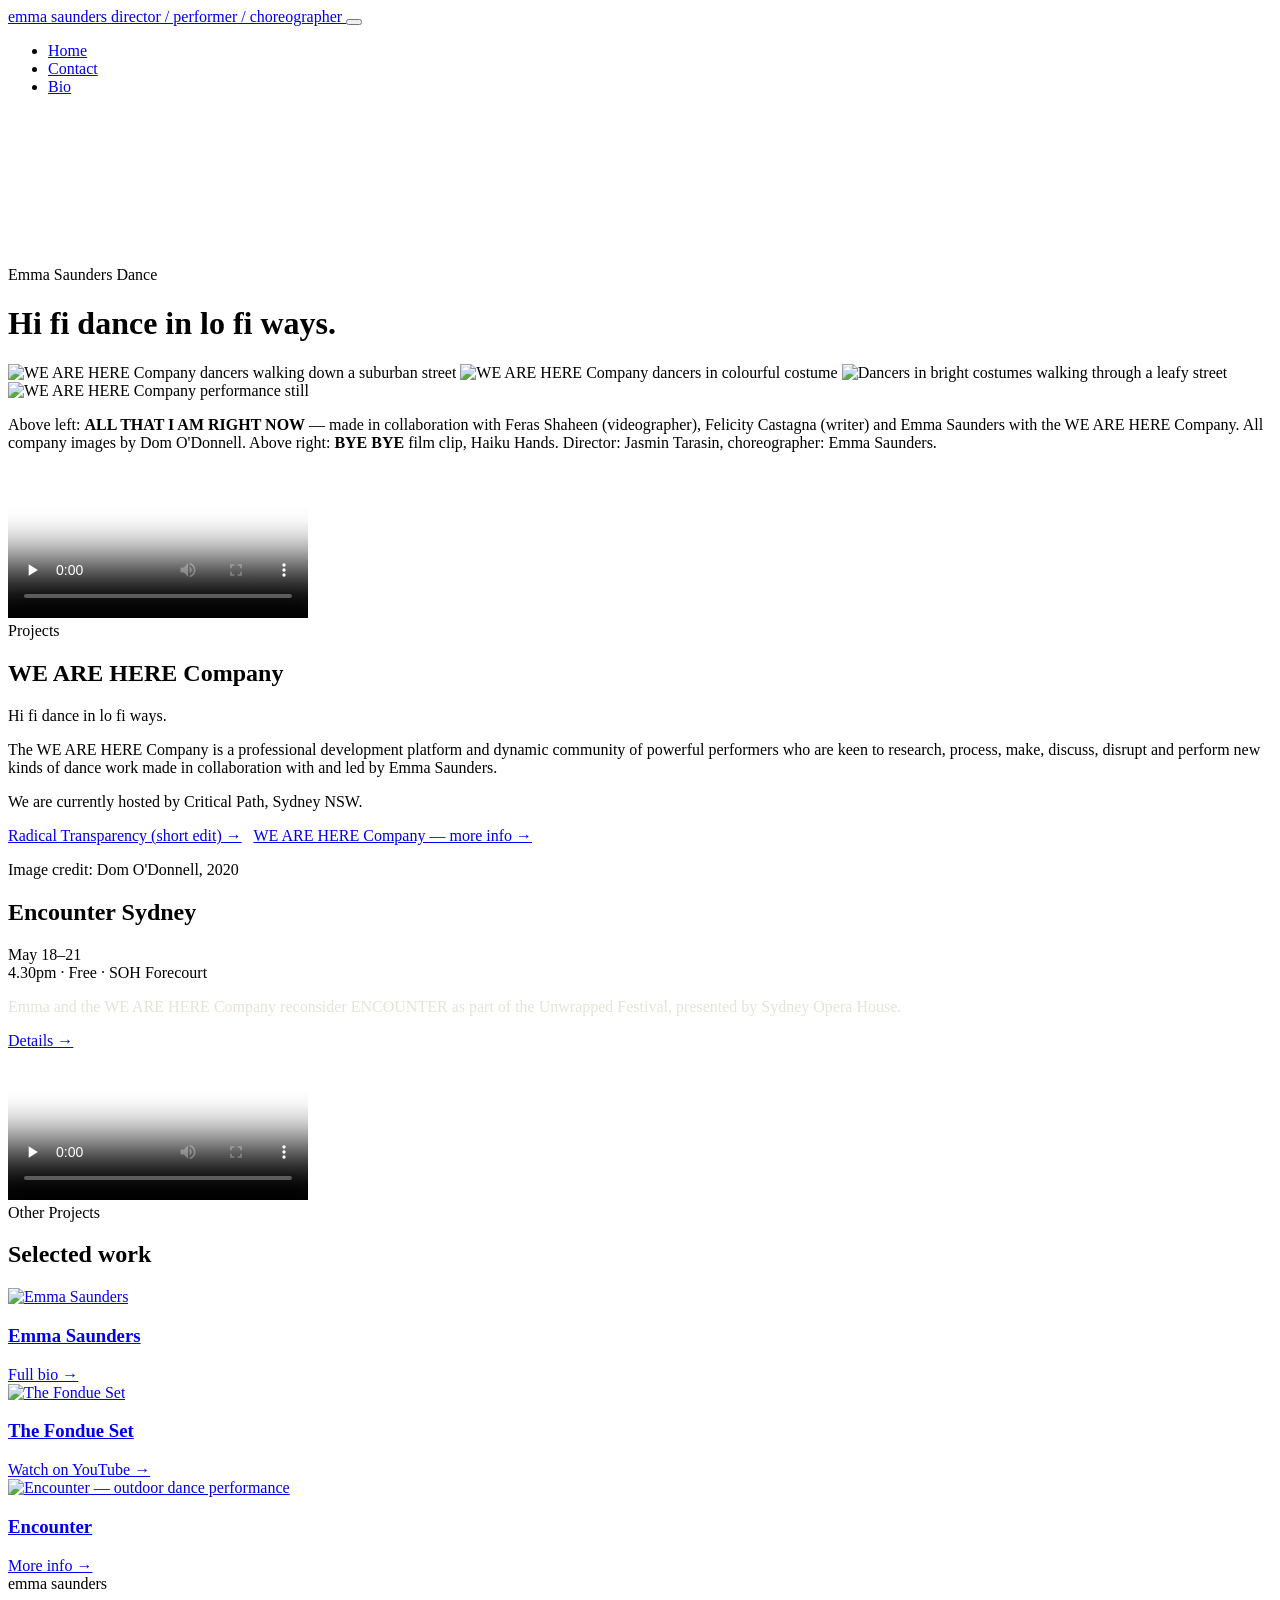
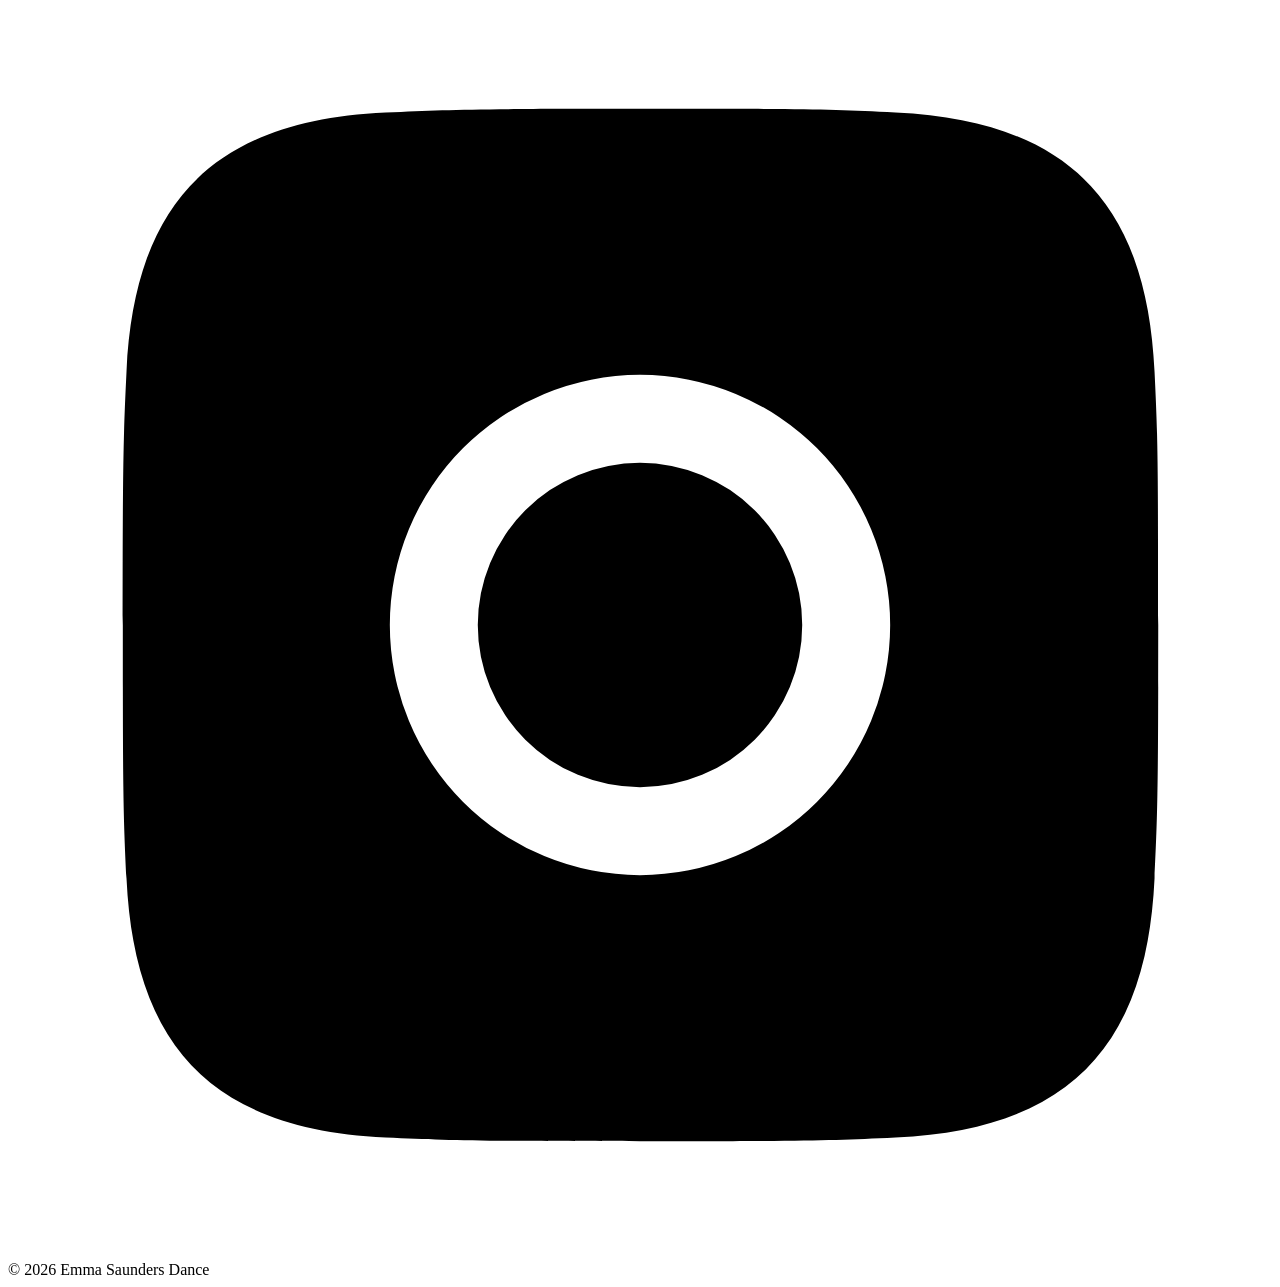
==== index.html @ 8b72d186 "Add files via upload" ====
<!DOCTYPE html>
<html lang="en">
<head>
<meta charset="UTF-8">
<meta name="viewport" content="width=device-width, initial-scale=1.0">
<title>Emma Saunders Dance</title>
<meta name="description" content="Emma Saunders — director, performer and choreographer. Home of the WE ARE HERE Company and Emma's dance projects.">
<meta property="og:type" content="website">
<meta property="og:title" content="Emma Saunders Dance">
<meta property="og:url" content="https://emma-saunders-dance.multiscreensite.com/">
<link rel="preconnect" href="https://fonts.googleapis.com">
<link rel="preconnect" href="https://fonts.gstatic.com" crossorigin>
<link href="https://fonts.googleapis.com/css2?family=Fraunces:opsz,wght@9..144,400;9..144,500;9..144,600&family=Work+Sans:wght@400;500;600&display=swap" rel="stylesheet">
<link rel="stylesheet" href="css/style.css">
</head>
<body>

<header class="site-header">
  <div class="wrap">
    <a class="brand" href="index.html">
      <span class="wordmark">emma saunders</span>
      <span class="role">director / performer / choreographer</span>
    </a>
    <button class="nav-toggle" aria-label="Toggle menu" aria-expanded="false">
      <span></span><span></span><span></span>
    </button>
    <nav class="main-nav">
      <ul>
        <li><a href="index.html" aria-current="page">Home</a></li>
        <li><a href="contact.html">Contact</a></li>
        <li><a href="bio.html">Bio</a></li>
      </ul>
    </nav>
  </div>
</header>

<div class="hero-video">
  <video autoplay muted loop playsinline poster="images/hero-poster.jpg">
    <source src="video/hero.mp4" type="video/mp4">
  </video>
  <div class="hero-caption">
    <div class="wrap-inner">
      <span class="eyebrow">Emma Saunders Dance</span>
      <h1>Hi&nbsp;fi dance in lo&nbsp;fi ways.</h1>
    </div>
  </div>
</div>

<section>
  <div class="wrap">
    <div class="gallery-grid">
      <img src="images/gallery-1.jpg" alt="WE ARE HERE Company dancers walking down a suburban street" loading="lazy">
      <img src="images/gallery-2.jpg" alt="WE ARE HERE Company dancers in colourful costume" loading="lazy">
      <img src="images/gallery-3.jpg" alt="Dancers in bright costumes walking through a leafy street" loading="lazy">
      <img src="images/gallery-4.jpg" alt="WE ARE HERE Company performance still" loading="lazy">
    </div>
    <p class="gallery-caption">
      Above left: <strong>ALL THAT I AM RIGHT NOW</strong> — made in collaboration with Feras Shaheen (videographer), Felicity Castagna (writer) and Emma Saunders with the WE ARE HERE Company. All company images by Dom O'Donnell. Above right: <strong>BYE BYE</strong> film clip, Haiku Hands. Director: Jasmin Tarasin, choreographer: Emma Saunders.
    </p>
  </div>
</section>

<section class="section-alt">
  <div class="wrap">
    <div class="feature-row">
      <div class="feature-media">
        <video controls preload="none" poster="images/hero-poster.jpg" playsinline>
          <source src="video/hero.mp4" type="video/mp4">
        </video>
      </div>
      <div class="feature-text">
        <span class="eyebrow">Projects</span>
        <h2>WE ARE HERE Company</h2>
        <p class="lede">Hi fi dance in lo fi ways.</p>
        <p>The WE ARE HERE Company is a professional development platform and dynamic community of powerful performers who are keen to research, process, make, discuss, disrupt and perform new kinds of dance work made in collaboration with and led by Emma Saunders.</p>
        <p>We are currently hosted by Critical Path, Sydney NSW.</p>
        <p>
          <a class="btn" href="https://vimeo.com/718221840/9007582659" target="_blank" rel="noopener">Radical Transparency (short edit) →</a>
          &nbsp;
          <a class="btn" href="https://www.form.org.au/we-are-here-company/" target="_blank" rel="noopener">WE ARE HERE Company — more info →</a>
        </p>
        <span class="credit">Image credit: Dom O'Donnell, 2020</span>
      </div>
    </div>
  </div>
</section>

<section>
  <div class="wrap">
    <div class="feature-row reverse">
      <div class="event-card">
        <h2 style="color:var(--paper)">Encounter Sydney</h2>
        <div class="event-date">May 18–21</div>
        <div class="event-meta">4.30pm · Free · SOH Forecourt</div>
        <p style="color:#e6e2d6">Emma and the WE ARE HERE Company reconsider ENCOUNTER as part of the Unwrapped Festival, presented by Sydney Opera House.</p>
        <a class="btn" href="https://www.form.org.au/encounter-sydney/" target="_blank" rel="noopener">Details →</a>
      </div>
      <div class="feature-media">
        <video controls preload="none" poster="images/encounter-video-poster.jpg" playsinline>
          <source src="video/encounter.mp4" type="video/mp4">
        </video>
      </div>
    </div>
  </div>
</section>

<section class="section-alt">
  <div class="wrap">
    <div class="section-head">
      <span class="eyebrow">Other Projects</span>
      <h2>Selected work</h2>
    </div>
    <div class="card-grid">
      <a class="project-card" href="bio.html">
        <div class="thumb"><img src="images/emma-headshot.jpg" alt="Emma Saunders" loading="lazy"></div>
        <h3>Emma Saunders</h3>
        <span class="tag">Full bio →</span>
      </a>
      <a class="project-card" href="https://www.youtube.com/watch?v=S7PrjYKuoh4" target="_blank" rel="noopener">
        <div class="thumb"><img src="images/fondue-set.webp" alt="The Fondue Set" loading="lazy"></div>
        <h3>The Fondue Set</h3>
        <span class="tag">Watch on YouTube →</span>
      </a>
      <a class="project-card" href="https://www.form.org.au/encounter-touring/" target="_blank" rel="noopener">
        <div class="thumb"><img src="images/encounter-hero.jpg" alt="Encounter — outdoor dance performance" loading="lazy"></div>
        <h3>Encounter</h3>
        <span class="tag">More info →</span>
      </a>
    </div>
  </div>
</section>

<footer class="site-footer">
  <div class="wrap">
    <span class="wordmark">emma saunders</span>
    <div class="footer-social">
      <a href="https://www.instagram.com/emmasaundersemma/" target="_blank" rel="noopener" aria-label="Instagram">
        <svg viewBox="0 0 24 24"><path d="M12 2.2c3.2 0 3.6 0 4.85.07 3.25.15 4.77 1.69 4.92 4.92.06 1.25.07 1.63.07 4.81 0 3.19-.01 3.56-.07 4.81-.15 3.23-1.66 4.77-4.92 4.92-1.25.06-1.62.07-4.85.07-3.2 0-3.58-.01-4.83-.07-3.26-.15-4.77-1.7-4.92-4.92-.06-1.25-.07-1.62-.07-4.81 0-3.18.01-3.56.07-4.81.15-3.23 1.66-4.77 4.92-4.92C8.42 2.21 8.8 2.2 12 2.2Zm0 5.05a4.75 4.75 0 1 0 0 9.5 4.75 4.75 0 0 0 0-9.5Zm0 7.83a3.08 3.08 0 1 1 0-6.16 3.08 3.08 0 0 1 0 6.16Zm5.9-8.02a1.11 1.11 0 1 1-2.22 0 1.11 1.11 0 0 1 2.22 0Z"/></svg>
      </a>
    </div>
    <span class="fine-print">© <span id="year"></span> Emma Saunders Dance</span>
  </div>
</footer>

<script src="js/script.js"></script>
<script>document.getElementById('year').textContent = new Date().getFullYear();</script>
</body>
</html>
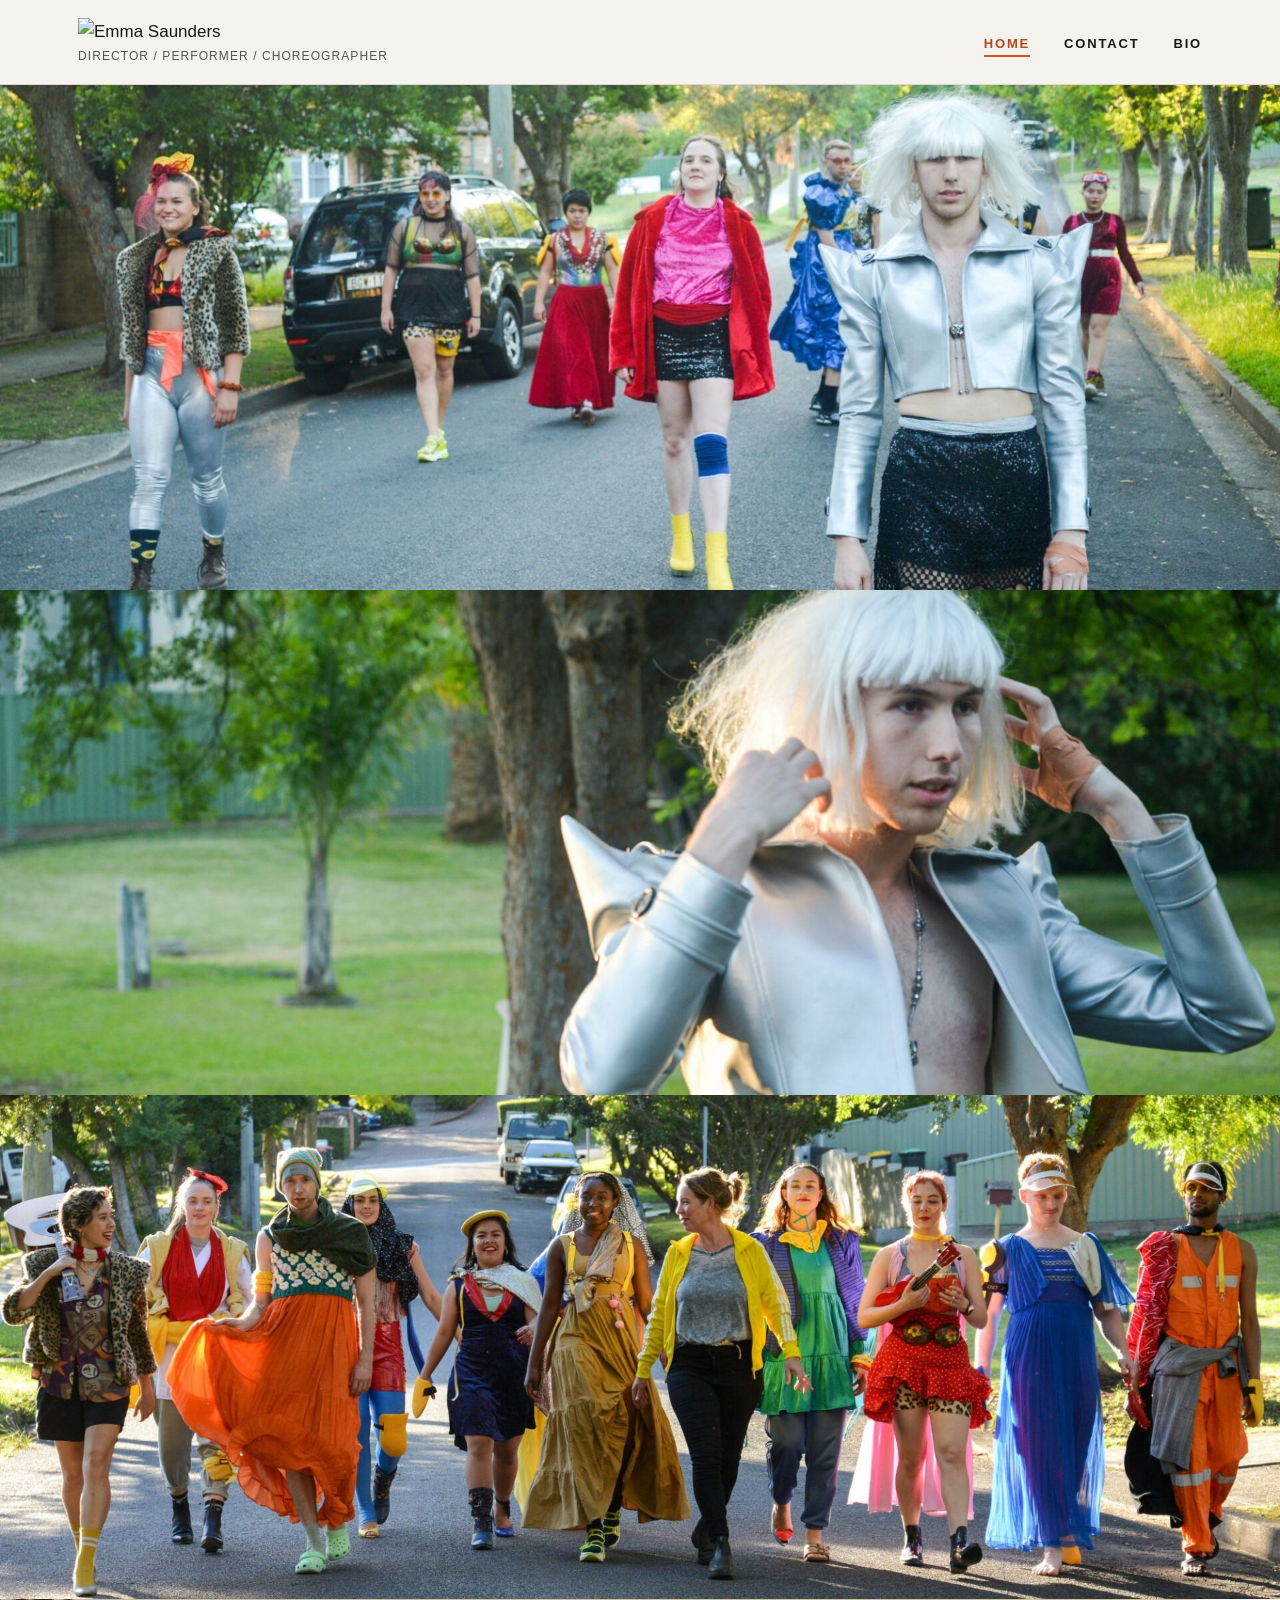
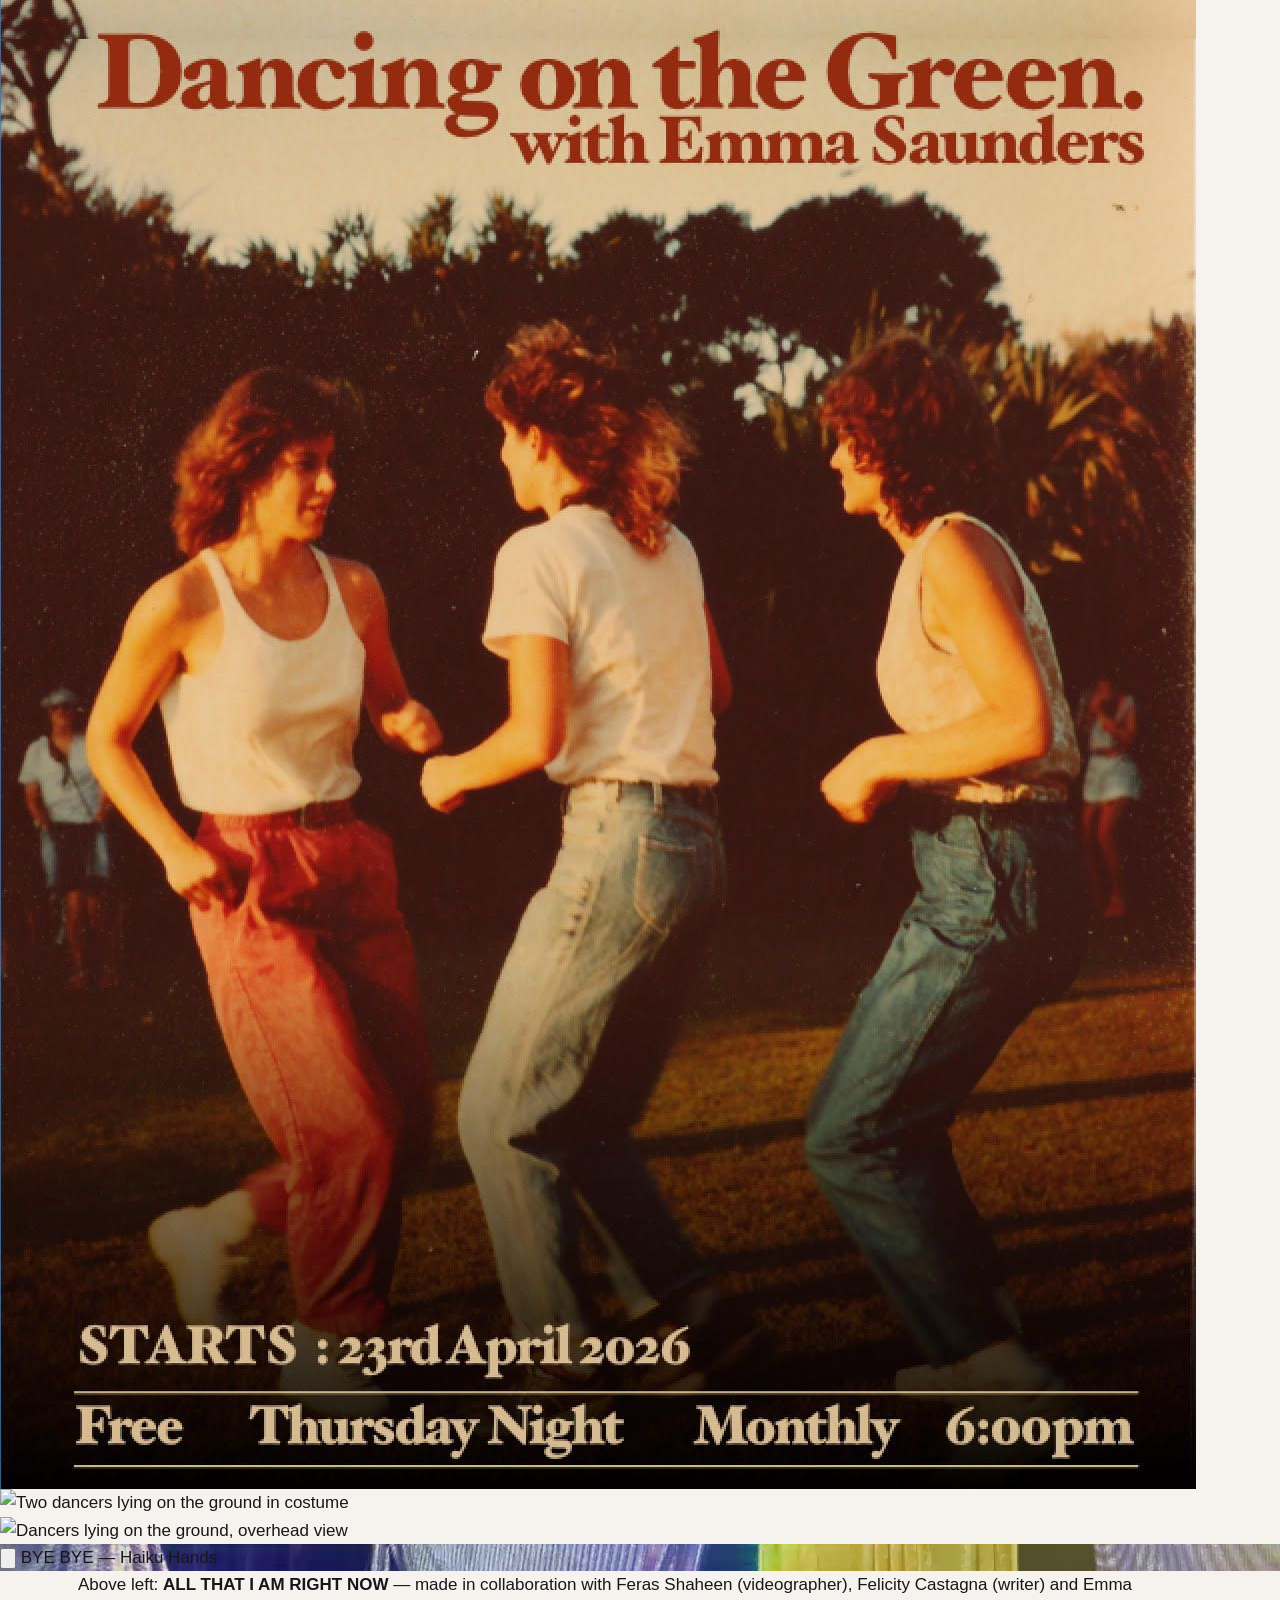
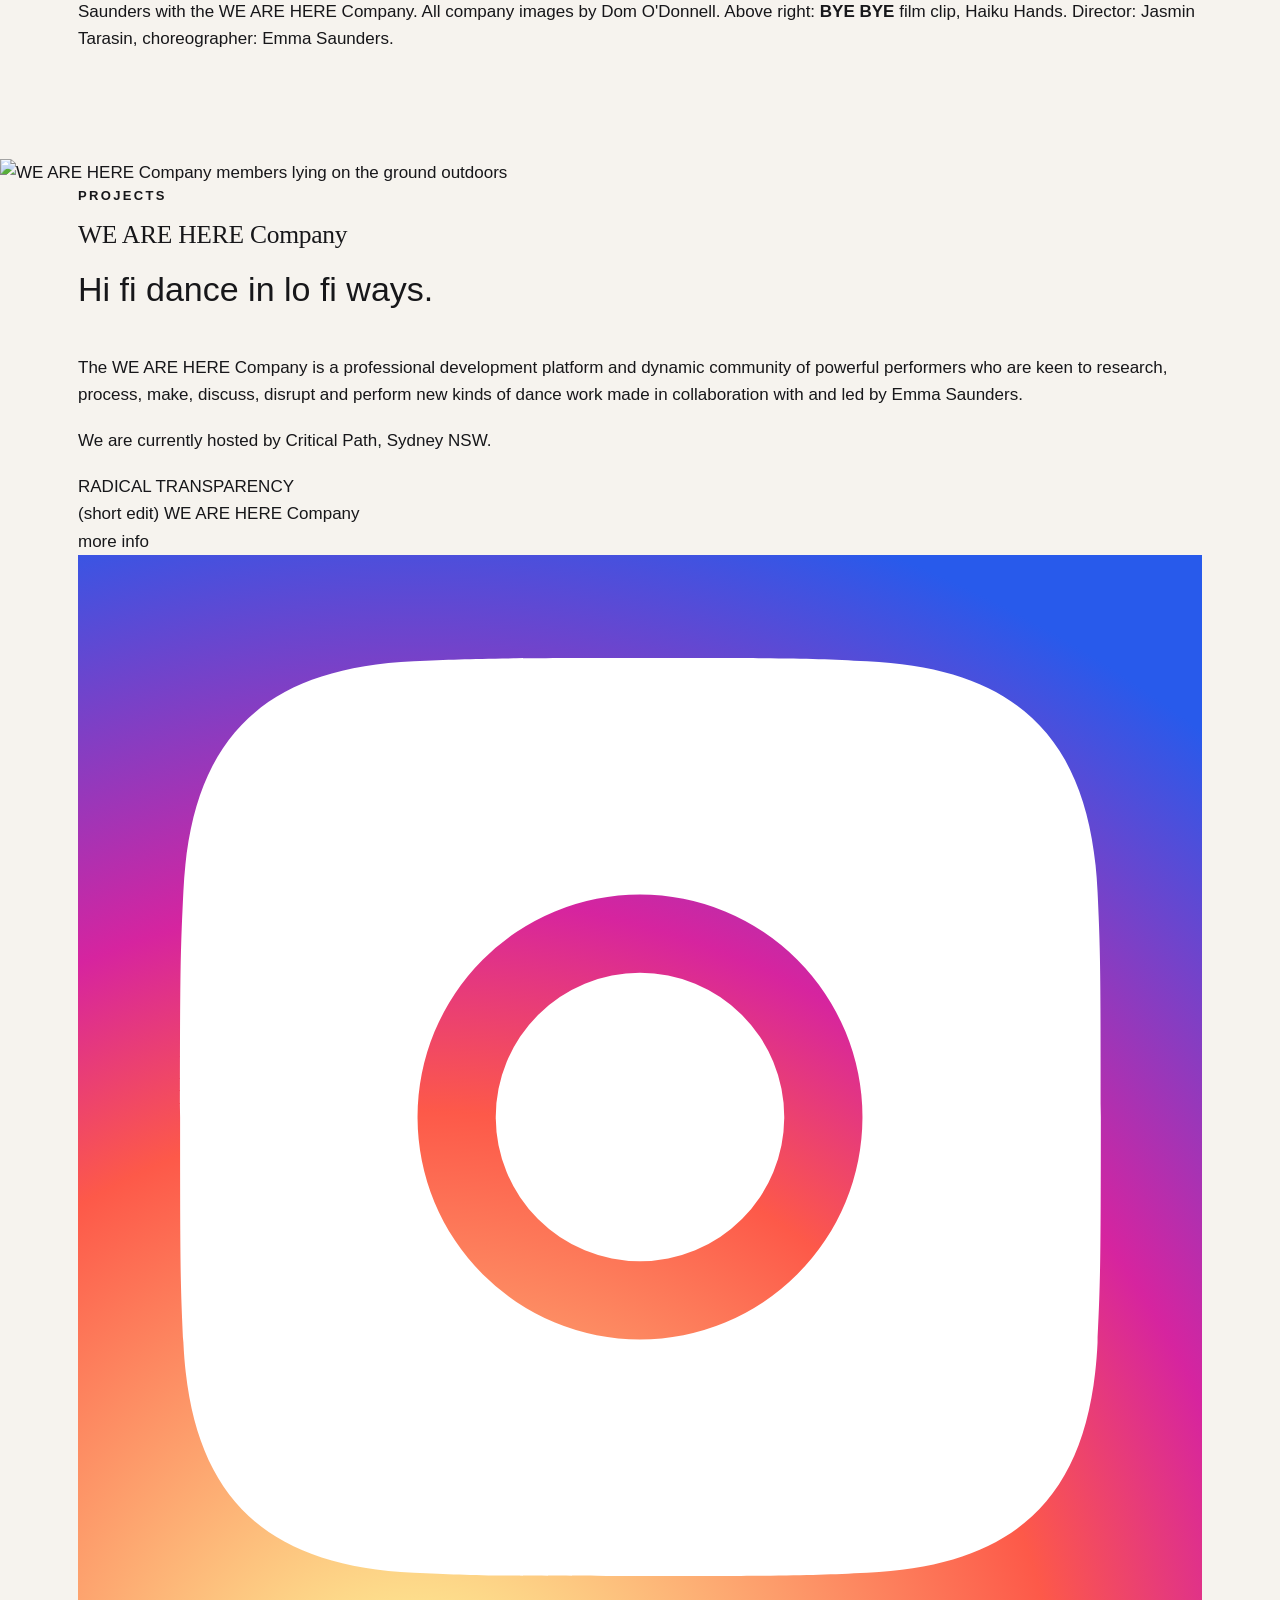
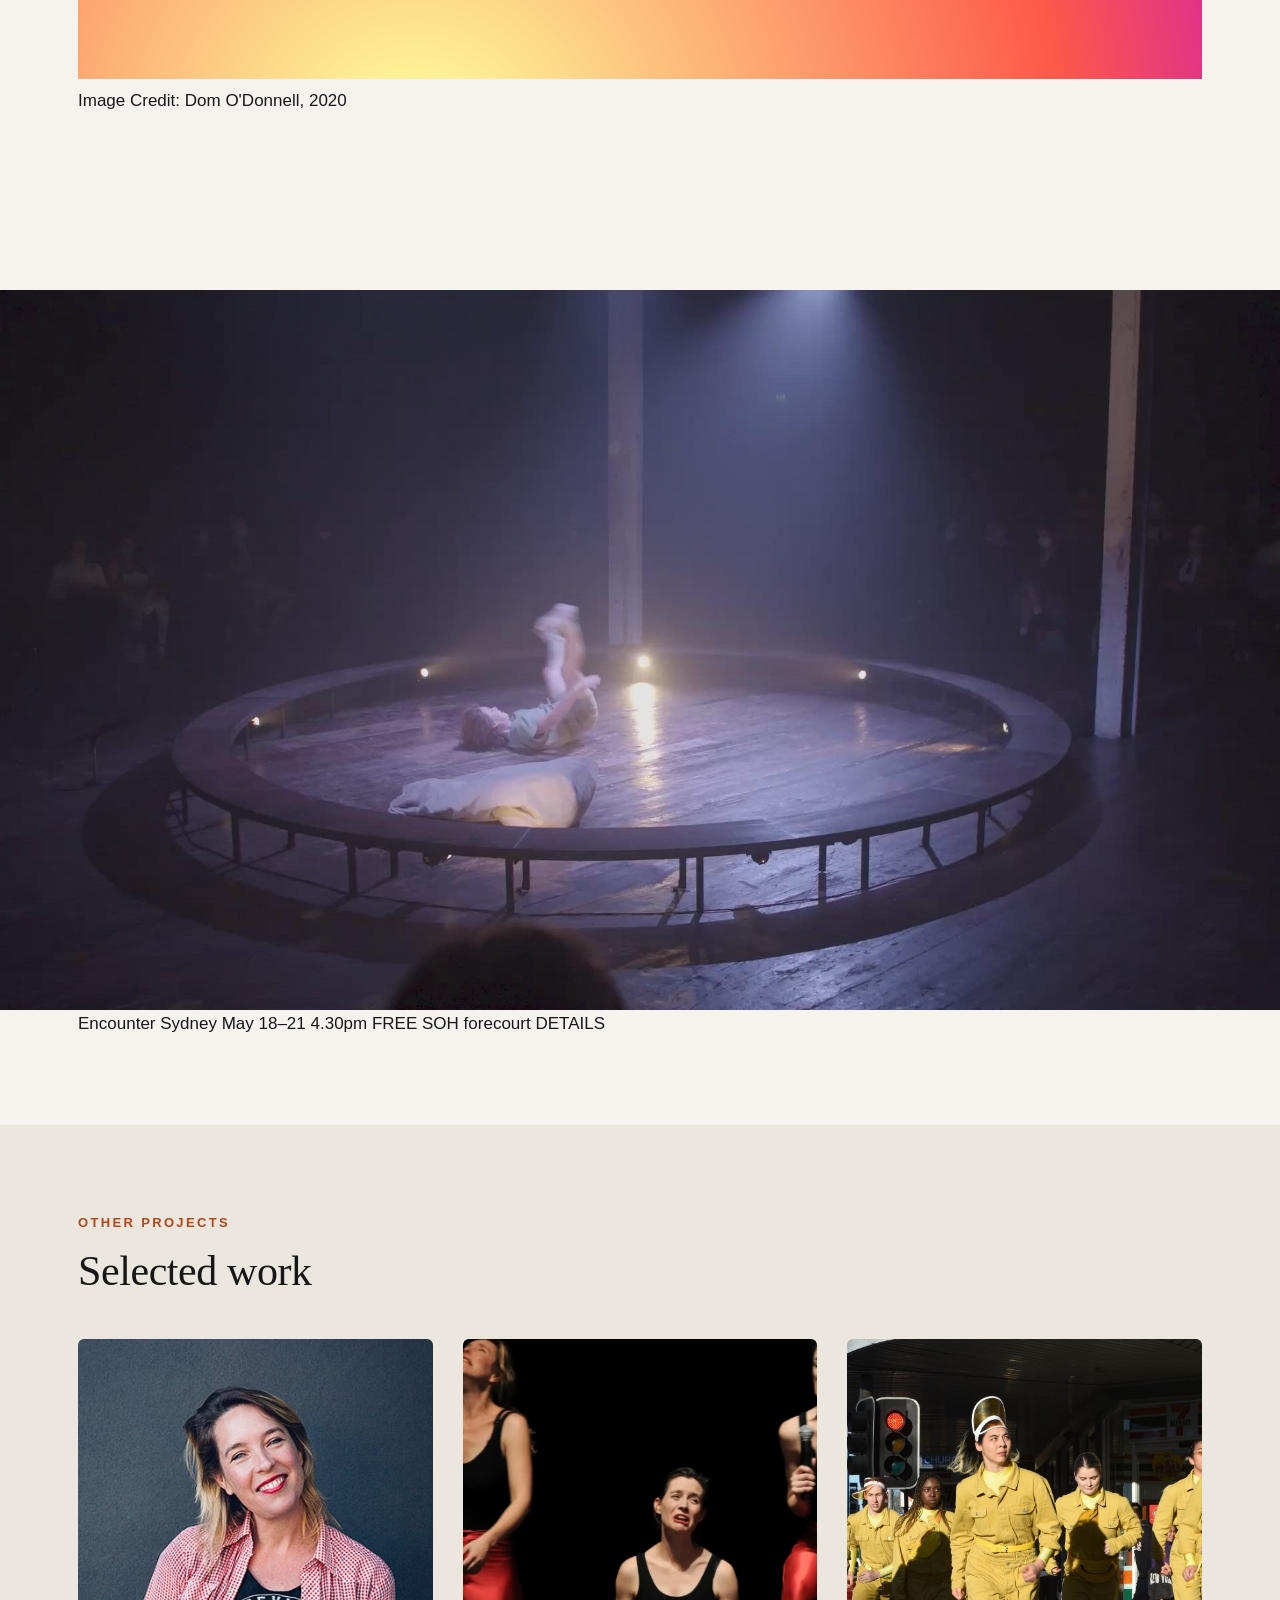
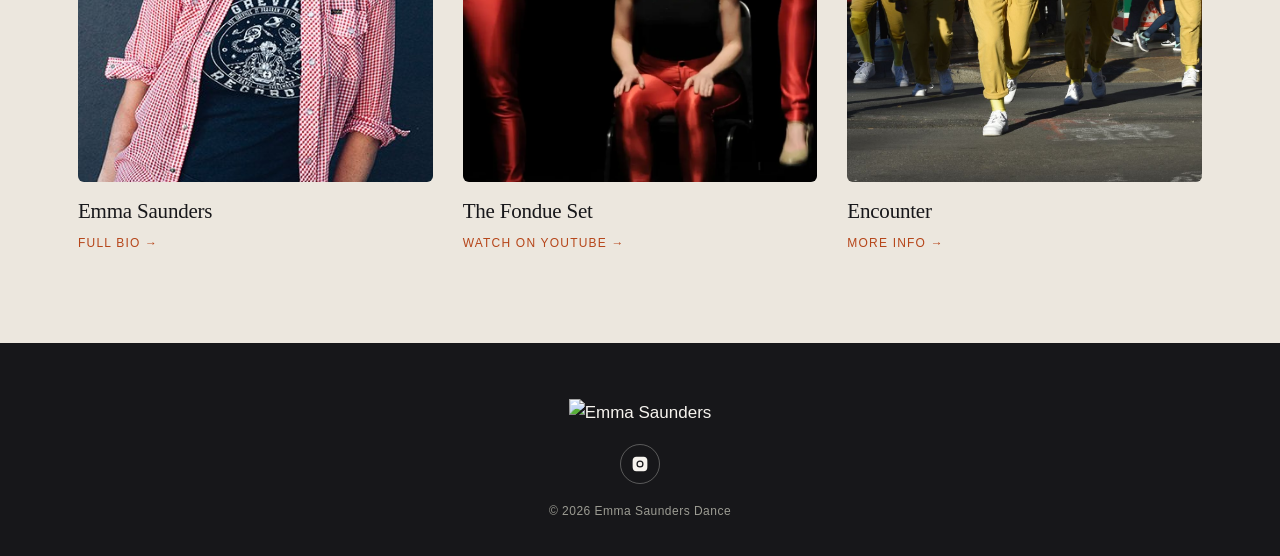
==== commit 207d1e9e: "Add files via upload" ====
--- a/index.html
+++ b/index.html
@@ -18,7 +18,7 @@
 <header class="site-header">
   <div class="wrap">
     <a class="brand" href="index.html">
-      <span class="wordmark">emma saunders</span>
+      <img class="logo-mark" src="images/logo.jpg" alt="Emma Saunders">
       <span class="role">director / performer / choreographer</span>
     </a>
     <button class="nav-toggle" aria-label="Toggle menu" aria-expanded="false">
@@ -34,72 +34,68 @@
   </div>
 </header>
 
-<div class="hero-video">
-  <video autoplay muted loop playsinline poster="images/hero-poster.jpg">
-    <source src="video/hero.mp4" type="video/mp4">
-  </video>
-  <div class="hero-caption">
-    <div class="wrap-inner">
-      <span class="eyebrow">Emma Saunders Dance</span>
-      <h1>Hi&nbsp;fi dance in lo&nbsp;fi ways.</h1>
+<div class="hero-split">
+  <div class="mosaic">
+    <div class="gallery-mosaic">
+      <img src="images/gallery-1.jpg" alt="WE ARE HERE Company dancers walking down a suburban street" loading="lazy">
+      <img src="images/gallery-2.jpg" alt="WE ARE HERE Company dancers in colourful costume" loading="lazy">
+      <img src="images/gallery-3.jpg" alt="Dancers in bright costumes walking through a leafy street" loading="lazy">
+      <img src="images/gallery-4.jpg" alt="WE ARE HERE Company dancers lying on the ground, overhead view" loading="lazy">
+      <img src="images/gallery-5.jpg" alt="Two dancers lying on the ground in costume" loading="lazy">
+      <img src="images/gallery-6.jpg" alt="Dancers lying on the ground, overhead view" loading="lazy">
     </div>
+  </div>
+  <div class="media-pane video-facade" data-youtube-id="ZLLZ7XrG_PY" style="background-image:url('images/hero-poster.jpg')">
+    <button class="play-btn" type="button" aria-label="Play BYE BYE film clip by Haiku Hands">
+      <svg viewBox="0 0 24 24"><path d="M8 5v14l11-7z"/></svg>
+    </button>
+    <span class="video-label">BYE BYE — Haiku Hands</span>
   </div>
 </div>
 
-<section>
-  <div class="wrap">
-    <div class="gallery-grid">
-      <img src="images/gallery-1.jpg" alt="WE ARE HERE Company dancers walking down a suburban street" loading="lazy">
-      <img src="images/gallery-2.jpg" alt="WE ARE HERE Company dancers in colourful costume" loading="lazy">
-      <img src="images/gallery-3.jpg" alt="Dancers in bright costumes walking through a leafy street" loading="lazy">
-      <img src="images/gallery-4.jpg" alt="WE ARE HERE Company performance still" loading="lazy">
-    </div>
-    <p class="gallery-caption">
-      Above left: <strong>ALL THAT I AM RIGHT NOW</strong> — made in collaboration with Feras Shaheen (videographer), Felicity Castagna (writer) and Emma Saunders with the WE ARE HERE Company. All company images by Dom O'Donnell. Above right: <strong>BYE BYE</strong> film clip, Haiku Hands. Director: Jasmin Tarasin, choreographer: Emma Saunders.
-    </p>
-  </div>
-</section>
+<div class="wrap">
+  <p class="gallery-caption-plain">
+    Above left: <strong>ALL THAT I AM RIGHT NOW</strong> — made in collaboration with Feras Shaheen (videographer), Felicity Castagna (writer) and Emma Saunders with the WE ARE HERE Company. All company images by Dom O'Donnell. Above right: <strong>BYE BYE</strong> film clip, Haiku Hands. Director: Jasmin Tarasin, choreographer: Emma Saunders.
+  </p>
+</div>
 
-<section class="section-alt">
-  <div class="wrap">
-    <div class="feature-row">
-      <div class="feature-media">
-        <video controls preload="none" poster="images/hero-poster.jpg" playsinline>
-          <source src="video/hero.mp4" type="video/mp4">
-        </video>
-      </div>
-      <div class="feature-text">
-        <span class="eyebrow">Projects</span>
-        <h2>WE ARE HERE Company</h2>
-        <p class="lede">Hi fi dance in lo fi ways.</p>
+<section class="bleed-section">
+  <img class="bleed-media" src="images/we-are-here-bg.jpg" alt="WE ARE HERE Company members lying on the ground outdoors">
+  <div class="scrim"></div>
+  <div class="bleed-content">
+    <div class="wrap">
+      <span class="eyebrow" style="color:var(--yellow)">Projects</span>
+      <h2 class="shout lg">WE ARE HERE Company</h2>
+      <p class="shout lg" style="font-size:clamp(22px,3vw,34px)">Hi fi dance in lo fi ways.</p>
+      <div class="text-box-dark">
         <p>The WE ARE HERE Company is a professional development platform and dynamic community of powerful performers who are keen to research, process, make, discuss, disrupt and perform new kinds of dance work made in collaboration with and led by Emma Saunders.</p>
         <p>We are currently hosted by Critical Path, Sydney NSW.</p>
-        <p>
-          <a class="btn" href="https://vimeo.com/718221840/9007582659" target="_blank" rel="noopener">Radical Transparency (short edit) →</a>
-          &nbsp;
-          <a class="btn" href="https://www.form.org.au/we-are-here-company/" target="_blank" rel="noopener">WE ARE HERE Company — more info →</a>
-        </p>
-        <span class="credit">Image credit: Dom O'Donnell, 2020</span>
       </div>
+      <div>
+        <a class="pill-coral" href="https://vimeo.com/718221840/9007582659" target="_blank" rel="noopener">RADICAL TRANSPARENCY<br>(short edit)</a>
+        <a class="pill-coral" href="https://www.form.org.au/we-are-here-company/" target="_blank" rel="noopener">WE ARE HERE Company<br>more info</a>
+      </div>
+      <a class="bleed-social" href="https://www.instagram.com/emmasaundersemma/" target="_blank" rel="noopener" aria-label="Instagram">
+        <svg viewBox="0 0 24 24" fill="#fff" style="background:radial-gradient(circle at 30% 107%, #fdf497 0%, #fdf497 5%, #fd5949 45%, #d6249f 60%, #285AEB 90%)"><path d="M12 2.2c3.2 0 3.6 0 4.85.07 3.25.15 4.77 1.69 4.92 4.92.06 1.25.07 1.63.07 4.81 0 3.19-.01 3.56-.07 4.81-.15 3.23-1.66 4.77-4.92 4.92-1.25.06-1.62.07-4.85.07-3.2 0-3.58-.01-4.83-.07-3.26-.15-4.77-1.7-4.92-4.92-.06-1.25-.07-1.62-.07-4.81 0-3.18.01-3.56.07-4.81.15-3.23 1.66-4.77 4.92-4.92C8.42 2.21 8.8 2.2 12 2.2Zm0 5.05a4.75 4.75 0 1 0 0 9.5 4.75 4.75 0 0 0 0-9.5Zm0 7.83a3.08 3.08 0 1 1 0-6.16 3.08 3.08 0 0 1 0 6.16Zm5.9-8.02a1.11 1.11 0 1 1-2.22 0 1.11 1.11 0 0 1 2.22 0Z"/></svg>
+      </a>
+      <div class="credit-line">Image Credit: Dom O'Donnell, 2020</div>
     </div>
   </div>
 </section>
 
-<section>
-  <div class="wrap">
-    <div class="feature-row reverse">
-      <div class="event-card">
-        <h2 style="color:var(--paper)">Encounter Sydney</h2>
-        <div class="event-date">May 18–21</div>
-        <div class="event-meta">4.30pm · Free · SOH Forecourt</div>
-        <p style="color:#e6e2d6">Emma and the WE ARE HERE Company reconsider ENCOUNTER as part of the Unwrapped Festival, presented by Sydney Opera House.</p>
-        <a class="btn" href="https://www.form.org.au/encounter-sydney/" target="_blank" rel="noopener">Details →</a>
-      </div>
-      <div class="feature-media">
-        <video controls preload="none" poster="images/encounter-video-poster.jpg" playsinline>
-          <source src="video/encounter.mp4" type="video/mp4">
-        </video>
-      </div>
+<section class="bleed-section centered">
+  <video class="bleed-media" autoplay muted loop playsinline poster="images/encounter-video-poster.jpg">
+    <source src="video/encounter.mp4" type="video/mp4">
+  </video>
+  <div class="scrim"></div>
+  <div class="bleed-content">
+    <div class="wrap encounter-stack">
+      <span class="shout xl">Encounter</span>
+      <span class="shout xl">Sydney</span>
+      <span class="shout lg">May 18–21</span>
+      <span class="shout lg">4.30pm FREE</span>
+      <span class="shout lg">SOH forecourt</span>
+      <a class="btn-circle" href="https://www.form.org.au/encounter-sydney/" target="_blank" rel="noopener">DETAILS</a>
     </div>
   </div>
 </section>
@@ -132,7 +128,7 @@
 
 <footer class="site-footer">
   <div class="wrap">
-    <span class="wordmark">emma saunders</span>
+    <img class="footer-logo" src="images/logo.jpg" alt="Emma Saunders">
     <div class="footer-social">
       <a href="https://www.instagram.com/emmasaundersemma/" target="_blank" rel="noopener" aria-label="Instagram">
         <svg viewBox="0 0 24 24"><path d="M12 2.2c3.2 0 3.6 0 4.85.07 3.25.15 4.77 1.69 4.92 4.92.06 1.25.07 1.63.07 4.81 0 3.19-.01 3.56-.07 4.81-.15 3.23-1.66 4.77-4.92 4.92-1.25.06-1.62.07-4.85.07-3.2 0-3.58-.01-4.83-.07-3.26-.15-4.77-1.7-4.92-4.92-.06-1.25-.07-1.62-.07-4.81 0-3.18.01-3.56.07-4.81.15-3.23 1.66-4.77 4.92-4.92C8.42 2.21 8.8 2.2 12 2.2Zm0 5.05a4.75 4.75 0 1 0 0 9.5 4.75 4.75 0 0 0 0-9.5Zm0 7.83a3.08 3.08 0 1 1 0-6.16 3.08 3.08 0 0 1 0 6.16Zm5.9-8.02a1.11 1.11 0 1 1-2.22 0 1.11 1.11 0 0 1 2.22 0Z"/></svg>
--- a/css/style.css
+++ b/css/style.css
@@ -0,0 +1,509 @@
+/* ============================================
+   Emma Saunders Dance — stylesheet
+   ============================================ */
+
+:root {
+  --ink: #17171a;
+  --paper: #f6f3ee;
+  --paper-dim: #ece7de;
+  --accent: #d1531f;
+  --accent-dim: #b6461a;
+  --line: rgba(23, 23, 26, 0.12);
+  --max: 1180px;
+  --font-display: "Fraunces", Georgia, serif;
+  --font-body: "Work Sans", Helvetica, Arial, sans-serif;
+}
+
+* { box-sizing: border-box; }
+
+html { scroll-behavior: smooth; }
+
+body {
+  margin: 0;
+  background: var(--paper);
+  color: var(--ink);
+  font-family: var(--font-body);
+  font-size: 17px;
+  line-height: 1.6;
+  -webkit-font-smoothing: antialiased;
+}
+
+img, video { max-width: 100%; display: block; }
+
+a { color: inherit; text-decoration: none; }
+
+.wrap {
+  max-width: var(--max);
+  margin: 0 auto;
+  padding: 0 28px;
+}
+
+.eyebrow {
+  font-family: var(--font-body);
+  font-size: 13px;
+  letter-spacing: 0.18em;
+  text-transform: uppercase;
+  color: var(--accent-dim);
+  font-weight: 600;
+  margin: 0 0 14px;
+  display: block;
+}
+
+h1, h2, h3 {
+  font-family: var(--font-display);
+  font-weight: 500;
+  line-height: 1.12;
+  margin: 0 0 0.5em;
+  letter-spacing: -0.01em;
+}
+
+p { margin: 0 0 1.1em; }
+
+.btn {
+  display: inline-flex;
+  align-items: center;
+  gap: 10px;
+  padding: 13px 28px;
+  border: 1px solid var(--ink);
+  border-radius: 999px;
+  font-size: 13px;
+  letter-spacing: 0.12em;
+  text-transform: uppercase;
+  font-weight: 600;
+  transition: background 0.2s ease, color 0.2s ease, border-color 0.2s ease;
+  background: transparent;
+  cursor: pointer;
+}
+.btn:hover { background: var(--ink); color: var(--paper); }
+
+.btn-solid {
+  background: var(--ink);
+  color: var(--paper);
+  border-color: var(--ink);
+}
+.btn-solid:hover { background: var(--accent); border-color: var(--accent); }
+
+/* ---------- header ---------- */
+
+.site-header {
+  position: sticky;
+  top: 0;
+  z-index: 50;
+  background: rgba(246, 243, 238, 0.98);
+  border-bottom: 1px solid var(--line);
+}
+
+.site-header .wrap {
+  display: flex;
+  align-items: center;
+  justify-content: space-between;
+  gap: 20px;
+  padding-top: 18px;
+  padding-bottom: 18px;
+}
+
+.brand {
+  display: flex;
+  flex-direction: column;
+  gap: 2px;
+}
+
+.brand .wordmark {
+  font-family: var(--font-display);
+  font-size: 26px;
+  letter-spacing: 0.01em;
+  text-transform: lowercase;
+}
+
+.brand .role {
+  font-size: 12px;
+  letter-spacing: 0.09em;
+  text-transform: uppercase;
+  color: #55554f;
+}
+
+.main-nav ul {
+  list-style: none;
+  display: flex;
+  gap: 34px;
+  margin: 0;
+  padding: 0;
+}
+
+.main-nav a {
+  font-size: 13px;
+  letter-spacing: 0.14em;
+  text-transform: uppercase;
+  font-weight: 600;
+  padding-bottom: 4px;
+  border-bottom: 2px solid transparent;
+  transition: border-color 0.2s ease, color 0.2s ease;
+}
+
+.main-nav a:hover,
+.main-nav a[aria-current="page"] {
+  border-color: var(--accent);
+  color: var(--accent-dim);
+}
+
+.nav-toggle {
+  display: none;
+  border: none;
+  background: none;
+  cursor: pointer;
+  padding: 6px;
+}
+.nav-toggle span {
+  display: block;
+  width: 24px;
+  height: 2px;
+  background: var(--ink);
+  margin: 5px 0;
+}
+
+/* ---------- hero video ---------- */
+
+.hero-video {
+  position: relative;
+  width: 100%;
+  height: 82vh;
+  min-height: 460px;
+  max-height: 820px;
+  overflow: hidden;
+  background: var(--ink);
+}
+
+.hero-video video,
+.hero-video img.fallback {
+  position: absolute;
+  inset: 0;
+  width: 100%;
+  height: 100%;
+  object-fit: cover;
+}
+
+.hero-video::after {
+  content: "";
+  position: absolute;
+  inset: 0;
+  background: linear-gradient(180deg, rgba(0,0,0,0.15) 0%, rgba(0,0,0,0.05) 40%, rgba(0,0,0,0.55) 100%);
+}
+
+.hero-caption {
+  position: absolute;
+  left: 0;
+  right: 0;
+  bottom: 0;
+  z-index: 2;
+  padding: 0 28px 44px;
+  color: #fff;
+}
+
+.hero-caption .wrap-inner {
+  max-width: var(--max);
+  margin: 0 auto;
+}
+
+.hero-caption h1 {
+  font-size: clamp(32px, 5vw, 58px);
+  color: #fff;
+  max-width: 720px;
+}
+
+/* ---------- generic section ---------- */
+
+section { padding: 88px 0; }
+section.tight { padding: 56px 0; }
+.section-alt { background: var(--paper-dim); }
+
+.section-head {
+  max-width: 720px;
+  margin-bottom: 44px;
+}
+
+.section-head h2 {
+  font-size: clamp(28px, 3.6vw, 42px);
+}
+
+.lede {
+  font-size: 20px;
+  color: #3a3a36;
+}
+
+/* ---------- photo gallery grid ---------- */
+
+.gallery-grid {
+  display: grid;
+  grid-template-columns: repeat(2, 1fr);
+  gap: 14px;
+}
+
+.gallery-grid img {
+  width: 100%;
+  height: 100%;
+  aspect-ratio: 4 / 3;
+  object-fit: cover;
+  border-radius: 4px;
+}
+
+.gallery-caption {
+  margin-top: 28px;
+  font-size: 15px;
+  color: #55554f;
+  max-width: 780px;
+}
+
+/* ---------- feature (video + text) rows ---------- */
+
+.feature-row {
+  display: grid;
+  grid-template-columns: 1.1fr 0.9fr;
+  gap: 60px;
+  align-items: center;
+}
+
+.feature-row.reverse { direction: rtl; }
+.feature-row.reverse > * { direction: ltr; }
+
+.feature-media {
+  position: relative;
+  border-radius: 6px;
+  overflow: hidden;
+  aspect-ratio: 16 / 9;
+  background: var(--ink);
+}
+
+.feature-media video,
+.feature-media img {
+  width: 100%;
+  height: 100%;
+  object-fit: cover;
+}
+
+.feature-text .credit {
+  display: block;
+  margin-top: 18px;
+  font-size: 13px;
+  color: #7a7a72;
+}
+
+.event-card {
+  background: var(--ink);
+  color: var(--paper);
+  border-radius: 6px;
+  padding: 40px;
+}
+
+.event-card .event-date {
+  font-family: var(--font-display);
+  font-size: 30px;
+  margin-bottom: 4px;
+}
+
+.event-card .event-meta {
+  font-size: 14px;
+  letter-spacing: 0.08em;
+  text-transform: uppercase;
+  color: #d8d3c6;
+  margin-bottom: 26px;
+}
+
+.event-card .btn { border-color: var(--paper); color: var(--paper); }
+.event-card .btn:hover { background: var(--paper); color: var(--ink); }
+
+/* ---------- project cards ---------- */
+
+.card-grid {
+  display: grid;
+  grid-template-columns: repeat(3, 1fr);
+  gap: 30px;
+}
+
+.project-card { display: block; }
+
+.project-card .thumb {
+  aspect-ratio: 4 / 5;
+  overflow: hidden;
+  border-radius: 6px;
+  margin-bottom: 18px;
+  background: var(--paper-dim);
+}
+
+.project-card .thumb img {
+  width: 100%;
+  height: 100%;
+  object-fit: cover;
+  transition: transform 0.5s ease;
+}
+
+.project-card:hover .thumb img { transform: scale(1.05); }
+
+.project-card h3 {
+  font-size: 21px;
+  margin-bottom: 4px;
+}
+
+.project-card .tag {
+  font-size: 12px;
+  letter-spacing: 0.1em;
+  text-transform: uppercase;
+  color: var(--accent-dim);
+}
+
+/* ---------- bio page ---------- */
+
+.bio-hero {
+  display: grid;
+  grid-template-columns: 320px 1fr;
+  gap: 60px;
+  align-items: start;
+  padding: 72px 0 40px;
+}
+
+.bio-hero img {
+  border-radius: 8px;
+  width: 100%;
+}
+
+.bio-body p { color: #2c2c28; }
+.bio-body { max-width: 760px; }
+
+/* ---------- contact ---------- */
+
+.contact-wrap {
+  display: grid;
+  grid-template-columns: 0.9fr 1.1fr;
+  gap: 70px;
+  padding: 72px 0 100px;
+}
+
+.contact-info h1 { font-size: clamp(34px, 4.5vw, 52px); }
+
+.contact-info .social {
+  margin-top: 30px;
+  display: inline-flex;
+  align-items: center;
+  gap: 10px;
+  font-size: 13px;
+  letter-spacing: 0.1em;
+  text-transform: uppercase;
+  font-weight: 600;
+  border-bottom: 2px solid var(--accent);
+  padding-bottom: 4px;
+}
+
+form.contact-form { display: grid; gap: 20px; }
+
+.form-row { display: grid; grid-template-columns: 1fr 1fr; gap: 20px; }
+
+.field { display: flex; flex-direction: column; gap: 8px; }
+
+.field label {
+  font-size: 12px;
+  letter-spacing: 0.1em;
+  text-transform: uppercase;
+  color: #55554f;
+  font-weight: 600;
+}
+
+.field input,
+.field textarea {
+  font-family: var(--font-body);
+  font-size: 16px;
+  padding: 14px 16px;
+  border: 1px solid var(--line);
+  border-radius: 4px;
+  background: #fff;
+  color: var(--ink);
+}
+
+.field input:focus,
+.field textarea:focus {
+  outline: none;
+  border-color: var(--accent);
+}
+
+.field textarea { resize: vertical; min-height: 140px; }
+
+.form-note {
+  font-size: 14px;
+  color: #6f6f68;
+  margin-top: -4px;
+}
+
+.form-status {
+  font-size: 14px;
+  margin-top: 6px;
+  display: none;
+}
+.form-status.visible { display: block; }
+.form-status.ok { color: #3f6b2f; }
+.form-status.err { color: var(--accent-dim); }
+
+/* ---------- footer ---------- */
+
+.site-footer {
+  background: var(--ink);
+  color: var(--paper);
+  padding: 56px 0 34px;
+  margin-top: 0;
+}
+
+.site-footer .wrap {
+  display: flex;
+  flex-direction: column;
+  align-items: center;
+  gap: 18px;
+  text-align: center;
+}
+
+.site-footer .wordmark {
+  font-family: var(--font-display);
+  font-size: 24px;
+  text-transform: lowercase;
+}
+
+.footer-social a {
+  display: inline-flex;
+  align-items: center;
+  justify-content: center;
+  width: 40px;
+  height: 40px;
+  border-radius: 50%;
+  border: 1px solid rgba(246,243,238,0.3);
+  transition: background 0.2s ease, border-color 0.2s ease;
+}
+.footer-social a:hover { background: var(--accent); border-color: var(--accent); }
+.footer-social svg { width: 18px; height: 18px; fill: var(--paper); }
+
+.site-footer .fine-print {
+  font-size: 12px;
+  color: #9c9c93;
+  letter-spacing: 0.04em;
+}
+
+/* ---------- responsive ---------- */
+
+@media (max-width: 900px) {
+  .feature-row { grid-template-columns: 1fr; gap: 30px; }
+  .card-grid { grid-template-columns: repeat(2, 1fr); }
+  .bio-hero { grid-template-columns: 1fr; }
+  .bio-hero img { max-width: 320px; }
+  .contact-wrap { grid-template-columns: 1fr; gap: 40px; padding-top: 48px; }
+}
+
+@media (max-width: 680px) {
+  .main-nav { position: fixed; inset: 68px 0 0 0; background: var(--paper); transform: translateY(-110%); transition: transform 0.25s ease; z-index: 40; overflow-y: auto; }
+  .main-nav.open { transform: translateY(0); }
+  .main-nav ul { flex-direction: column; gap: 0; padding: 20px 28px; }
+  .main-nav li { border-bottom: 1px solid var(--line); }
+  .main-nav a { display: block; padding: 18px 0; }
+  .nav-toggle { display: block; }
+
+  section { padding: 56px 0; }
+  .gallery-grid { grid-template-columns: 1fr; }
+  .card-grid { grid-template-columns: 1fr; }
+  .form-row { grid-template-columns: 1fr; }
+  .hero-video { height: 68vh; }
+  .event-card { padding: 28px; }
+}
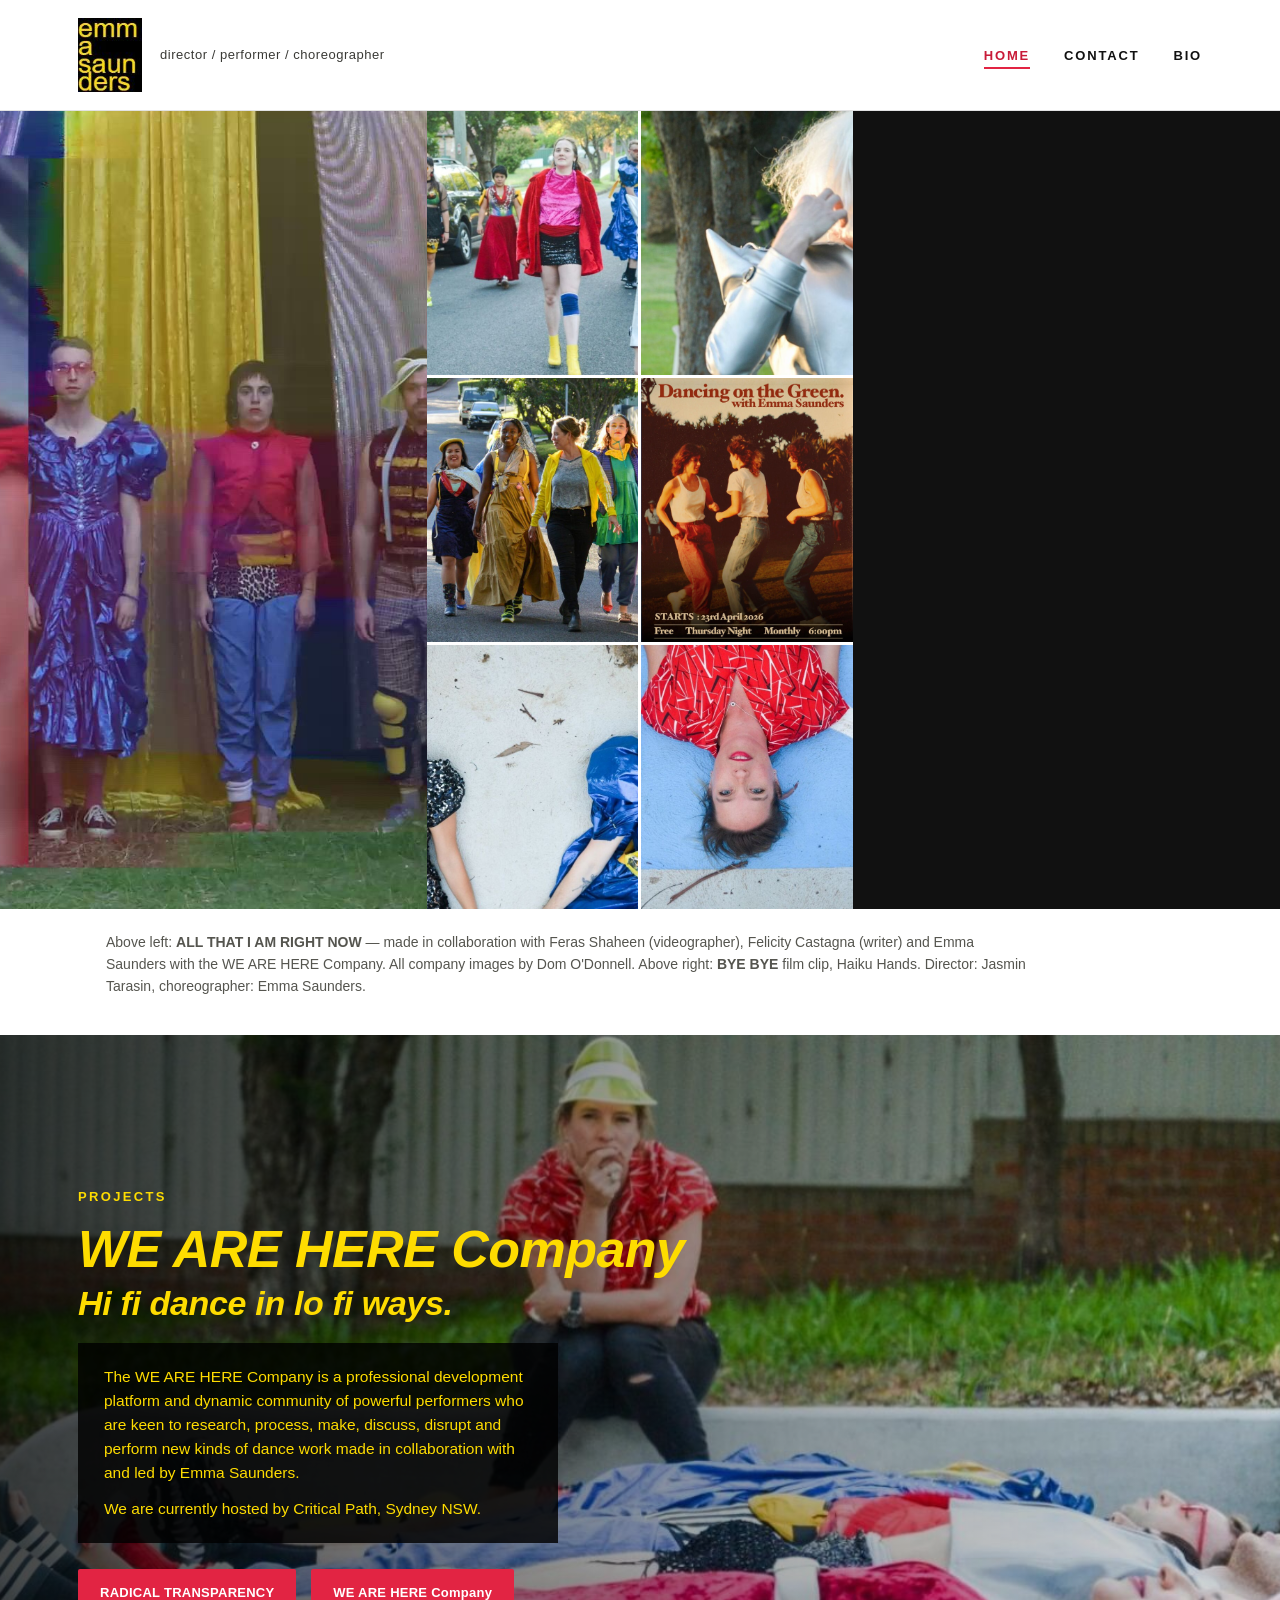
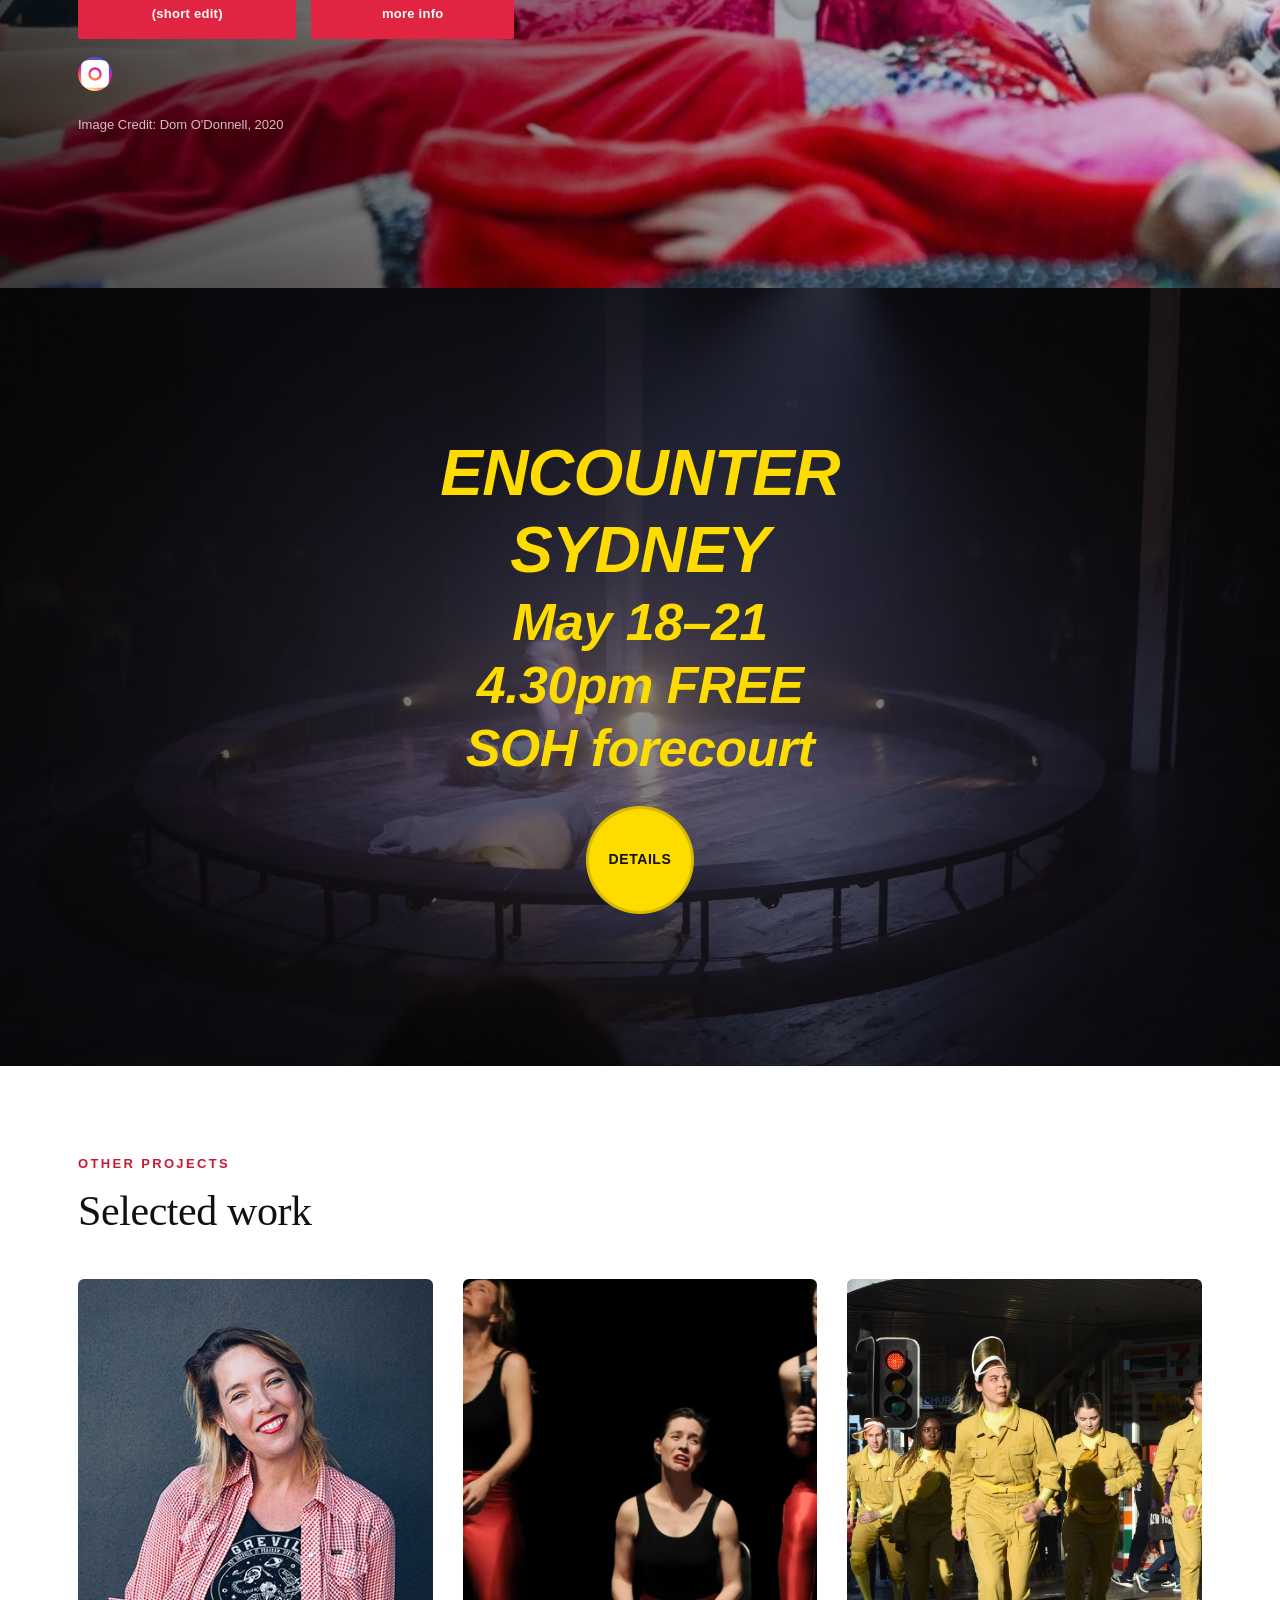
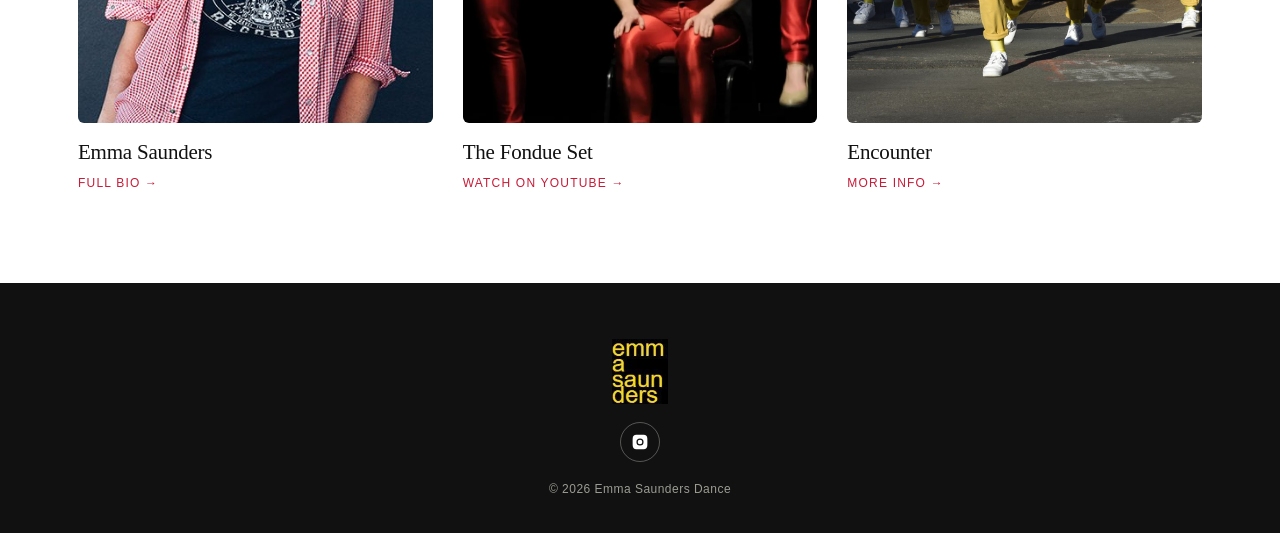
==== commit d8452a2b: "Add files via upload" ====
--- a/index.html
+++ b/index.html
@@ -34,7 +34,15 @@
   </div>
 </header>
 
-<div class="hero-split">
+<div class="hero-split three-col">
+  <div class="media-pane">
+    <video autoplay muted loop playsinline poster="images/hero-poster.jpg">
+      <source src="video/hero.mp4" type="video/mp4">
+    </video>
+    <div class="marquee-overlay">
+      <!-- TODO: full ticker text to be confirmed — see chat -->
+    </div>
+  </div>
   <div class="mosaic">
     <div class="gallery-mosaic">
       <img src="images/gallery-1.jpg" alt="WE ARE HERE Company dancers walking down a suburban street" loading="lazy">
@@ -45,11 +53,8 @@
       <img src="images/gallery-6.jpg" alt="Dancers lying on the ground, overhead view" loading="lazy">
     </div>
   </div>
-  <div class="media-pane video-facade" data-youtube-id="ZLLZ7XrG_PY" style="background-image:url('images/hero-poster.jpg')">
-    <button class="play-btn" type="button" aria-label="Play BYE BYE film clip by Haiku Hands">
-      <svg viewBox="0 0 24 24"><path d="M8 5v14l11-7z"/></svg>
-    </button>
-    <span class="video-label">BYE BYE — Haiku Hands</span>
+  <div class="media-pane">
+    <iframe class="vimeo-bg" src="https://player.vimeo.com/video/712478434?background=1&autoplay=1&loop=1&muted=1" allow="autoplay; fullscreen" title="BYE BYE — Haiku Hands, directed by Jasmin Tarasin, choreography by Emma Saunders"></iframe>
   </div>
 </div>
 
--- a/css/style.css
+++ b/css/style.css
@@ -3,14 +3,19 @@
    ============================================ */
 
 :root {
-  --ink: #17171a;
-  --paper: #f6f3ee;
-  --paper-dim: #ece7de;
-  --accent: #d1531f;
-  --accent-dim: #b6461a;
+  --ink: #111111;
+  --paper: #ffffff;
+  --paper-dim: #ffffff;
+  --accent: #e22443;
+  --accent-dim: #c81b38;
+  --yellow: #fedc00;
+  --coral: #e22443;
+  --coral-dim: #c81b38;
   --line: rgba(23, 23, 26, 0.12);
   --max: 1180px;
+  --max-wide: 1400px;
   --font-display: "Fraunces", Georgia, serif;
+  --font-shout: "Work Sans", Helvetica, Arial, sans-serif;
   --font-body: "Work Sans", Helvetica, Arial, sans-serif;
 }
 
@@ -89,7 +94,7 @@
   position: sticky;
   top: 0;
   z-index: 50;
-  background: rgba(246, 243, 238, 0.98);
+  background: rgba(255, 255, 255, 0.98);
   border-bottom: 1px solid var(--line);
 }
 
@@ -104,22 +109,27 @@
 
 .brand {
   display: flex;
-  flex-direction: column;
-  gap: 2px;
-}
-
-.brand .wordmark {
-  font-family: var(--font-display);
-  font-size: 26px;
-  letter-spacing: 0.01em;
-  text-transform: lowercase;
+  align-items: center;
+  gap: 18px;
+}
+
+.brand .logo-mark {
+  width: 64px;
+  height: auto;
+  display: block;
+  image-rendering: -webkit-optimize-contrast;
 }
 
 .brand .role {
-  font-size: 12px;
-  letter-spacing: 0.09em;
-  text-transform: uppercase;
-  color: #55554f;
+  font-size: 13px;
+  letter-spacing: 0.04em;
+  color: #3a3a36;
+}
+
+.footer-logo {
+  width: 56px;
+  height: auto;
+  display: block;
 }
 
 .main-nav ul {
@@ -507,3 +517,284 @@
   .hero-video { height: 68vh; }
   .event-card { padding: 28px; }
 }
+
+/* ============================================
+   Full-bleed overlay sections (hero, WE ARE HERE, Encounter)
+   ============================================ */
+
+.hero-split {
+  display: grid;
+  grid-template-columns: 0.85fr 1.15fr;
+  min-height: 74vh;
+}
+
+.hero-split.three-col {
+  grid-template-columns: 1fr 1fr 1fr;
+}
+
+.marquee-overlay {
+  position: absolute;
+  left: 0;
+  right: 0;
+  bottom: 18px;
+  z-index: 2;
+  color: var(--yellow);
+  font-family: var(--font-shout);
+  font-weight: 700;
+  font-style: italic;
+  font-size: clamp(20px, 2.6vw, 32px);
+  padding: 0 20px;
+  white-space: nowrap;
+  overflow: hidden;
+  text-overflow: ellipsis;
+}
+
+.vimeo-bg {
+  position: absolute;
+  inset: 0;
+  width: 100%;
+  height: 100%;
+  border: 0;
+  pointer-events: none;
+}
+
+.hero-split .mosaic,
+.hero-split .media-pane {
+  min-height: 320px;
+  height: 100%;
+}
+
+.gallery-mosaic {
+  display: grid;
+  grid-template-columns: repeat(2, 1fr);
+  grid-template-rows: repeat(3, 1fr);
+  gap: 3px;
+  height: 100%;
+}
+
+.gallery-mosaic img {
+  width: 100%;
+  height: 100%;
+  object-fit: cover;
+  display: block;
+}
+
+.media-pane {
+  position: relative;
+  overflow: hidden;
+  background: var(--ink);
+}
+
+.media-pane video,
+.media-pane img {
+  position: absolute;
+  inset: 0;
+  width: 100%;
+  height: 100%;
+  object-fit: cover;
+}
+
+.gallery-caption-plain {
+  padding: 22px 28px;
+  font-size: 14px;
+  color: #55554f;
+  max-width: 980px;
+}
+
+/* Reusable full-bleed section with background media + dark scrim + overlaid content */
+
+.bleed-section {
+  position: relative;
+  overflow: hidden;
+  color: #fff;
+  min-height: 640px;
+  display: flex;
+  align-items: center;
+}
+
+.bleed-section .bleed-media {
+  position: absolute;
+  inset: 0;
+  width: 100%;
+  height: 100%;
+  object-fit: cover;
+  z-index: 0;
+}
+
+.bleed-section .scrim {
+  position: absolute;
+  inset: 0;
+  background: linear-gradient(90deg, rgba(0,0,0,0.72) 0%, rgba(0,0,0,0.35) 55%, rgba(0,0,0,0.15) 100%);
+  z-index: 1;
+}
+
+.bleed-section.centered .scrim {
+  background: radial-gradient(ellipse at center, rgba(0,0,0,0.35) 0%, rgba(0,0,0,0.72) 75%);
+}
+
+.bleed-section .bleed-content {
+  position: relative;
+  z-index: 2;
+  width: 100%;
+  padding: 64px 28px;
+}
+
+.shout {
+  font-family: var(--font-shout);
+  font-weight: 700;
+  font-style: italic;
+  color: var(--yellow);
+  line-height: 1.06;
+  margin: 0 0 0.15em;
+  letter-spacing: -0.01em;
+}
+
+.shout.lg { font-size: clamp(30px, 4.2vw, 52px); }
+.shout.xl { font-size: clamp(34px, 6vw, 64px); text-transform: uppercase; }
+
+.text-box-dark {
+  background: rgba(0,0,0,0.82);
+  color: var(--yellow);
+  padding: 22px 26px;
+  max-width: 480px;
+  margin: 22px 0 26px;
+  font-size: 15.5px;
+  line-height: 1.55;
+}
+.text-box-dark p { margin: 0 0 0.8em; color: var(--yellow); }
+.text-box-dark p:last-child { margin-bottom: 0; }
+
+.pill-coral {
+  display: inline-block;
+  background: var(--coral);
+  color: #fff;
+  font-size: 13px;
+  font-weight: 700;
+  letter-spacing: 0.02em;
+  text-align: center;
+  padding: 14px 22px;
+  margin: 0 10px 10px 0;
+  border-radius: 2px;
+  transition: background 0.2s ease;
+}
+.pill-coral:hover { background: var(--coral-dim); }
+
+.credit-line {
+  margin-top: 16px;
+  font-size: 13px;
+  color: rgba(255,255,255,0.75);
+}
+
+.bleed-social {
+  display: inline-flex;
+  width: 34px;
+  height: 34px;
+  border-radius: 50%;
+  overflow: hidden;
+  margin-top: 8px;
+}
+.bleed-social img { width: 100%; height: 100%; object-fit: cover; }
+
+.encounter-stack {
+  text-align: center;
+  max-width: 760px;
+  margin: 0 auto;
+}
+.encounter-stack .shout { display: block; }
+
+.btn-circle {
+  display: inline-flex;
+  align-items: center;
+  justify-content: center;
+  width: 108px;
+  height: 108px;
+  border-radius: 50%;
+  background: var(--yellow);
+  color: var(--ink);
+  font-weight: 700;
+  font-size: 14px;
+  letter-spacing: 0.04em;
+  margin-top: 22px;
+  border: 3px solid rgba(0,0,0,0.15);
+  transition: transform 0.2s ease;
+}
+.btn-circle:hover { transform: scale(1.06); }
+
+/* Contact page photo */
+
+.contact-photo {
+  width: 100%;
+  border-radius: 4px;
+  overflow: hidden;
+  margin-bottom: 20px;
+}
+.contact-photo img { width: 100%; display: block; }
+
+@media (max-width: 900px) {
+  .hero-split { grid-template-columns: 1fr; }
+  .hero-split .mosaic { height: 62vw; }
+  .hero-split .media-pane { height: 62vw; }
+  .bleed-section { min-height: 520px; }
+  .text-box-dark { max-width: 100%; }
+}
+
+@media (max-width: 680px) {
+  .gallery-mosaic { grid-template-columns: repeat(2, 1fr); grid-template-rows: repeat(3, 1fr); }
+  .bleed-section .bleed-content { padding: 40px 20px; }
+  .btn-circle { width: 88px; height: 88px; font-size: 12px; }
+  .brand .logo-mark { width: 52px; }
+}
+
+/* ---------- click-to-play video facade ---------- */
+
+.video-facade {
+  background-size: cover;
+  background-position: center;
+  cursor: pointer;
+  display: flex;
+  align-items: center;
+  justify-content: center;
+}
+
+.video-facade .play-btn {
+  width: 76px;
+  height: 76px;
+  border-radius: 50%;
+  background: rgba(255,255,255,0.92);
+  border: none;
+  display: flex;
+  align-items: center;
+  justify-content: center;
+  cursor: pointer;
+  transition: transform 0.2s ease, background 0.2s ease;
+  z-index: 2;
+}
+.video-facade .play-btn svg { width: 28px; height: 28px; fill: var(--ink); margin-left: 4px; }
+.video-facade:hover .play-btn { transform: scale(1.08); background: #fff; }
+
+.video-facade .video-label {
+  position: absolute;
+  left: 20px;
+  bottom: 18px;
+  z-index: 2;
+  color: #fff;
+  font-size: 13px;
+  font-weight: 600;
+  letter-spacing: 0.04em;
+  text-shadow: 0 1px 6px rgba(0,0,0,0.6);
+}
+
+.video-facade::before {
+  content: "";
+  position: absolute;
+  inset: 0;
+  background: linear-gradient(0deg, rgba(0,0,0,0.55) 0%, rgba(0,0,0,0) 35%);
+}
+
+.video-facade iframe {
+  position: absolute;
+  inset: 0;
+  width: 100%;
+  height: 100%;
+  border: 0;
+}
